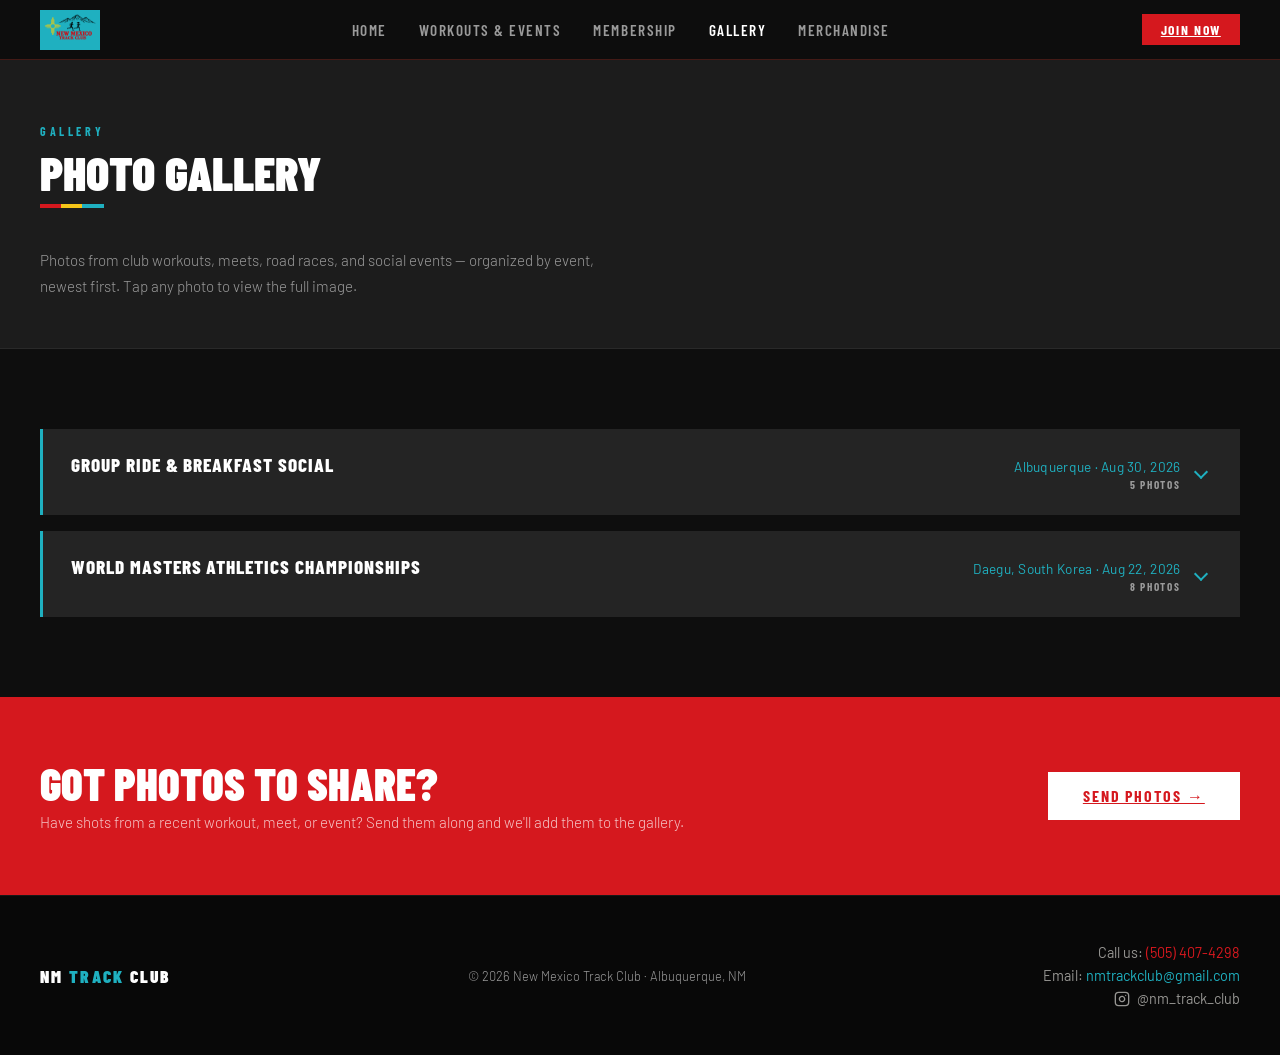
==== gallery.html @ 87ea0a18 "Initial commit: NMTC website files" ====
<!DOCTYPE html>
<html lang="en">
<head>
<meta charset="UTF-8">
<meta name="viewport" content="width=device-width, initial-scale=1.0">
<title>Gallery — New Mexico Track Club</title>
<meta name="description" content="Photos from New Mexico Track Club workouts, meets, road races, and social events. Gallery coming soon — send us photos to include.">
<link rel="canonical" href="https://www.nmtrackclub.com/gallery.html">
<meta name="theme-color" content="#0E0E0E">

<link rel="icon" type="image/svg+xml" href="data:image/svg+xml,%3Csvg xmlns='http://www.w3.org/2000/svg' viewBox='0 0 64 64'%3E%3Crect width='64' height='64' fill='%23D5181E'/%3E%3Ctext x='50%25' y='56%25' text-anchor='middle' font-family='Arial Black,sans-serif' font-size='32' font-weight='900' fill='%23FBE802'%3ENM%3C/text%3E%3C/svg%3E">

<meta property="og:type" content="website">
<meta property="og:title" content="Gallery — New Mexico Track Club">
<meta property="og:description" content="Photos from NMTC workouts, meets, and events.">
<meta property="og:url" content="https://www.nmtrackclub.com/gallery.html">
<meta property="og:site_name" content="New Mexico Track Club">
<meta property="og:image" content="https://www.nmtrackclub.com/nmtc-banner.png">
<meta property="og:image:width" content="1200">
<meta property="og:image:height" content="800">
<meta property="og:image:alt" content="New Mexico Track Club banner with Zia sun and runner">
<meta name="twitter:card" content="summary_large_image">
<meta name="twitter:title" content="Gallery — New Mexico Track Club">
<meta name="twitter:description" content="Photos from NMTC workouts, meets, and events.">
<meta name="twitter:image" content="https://www.nmtrackclub.com/nmtc-banner.png">

<script type="application/ld+json">
{
  "@context": "https://schema.org",
  "@type": "SportsClub",
  "name": "New Mexico Track Club",
  "description": "Track, field, and running for adults of every fitness level in Albuquerque, New Mexico.",
  "url": "https://www.nmtrackclub.com/",
  "logo": "https://www.nmtrackclub.com/nmtc-banner.png",
  "image": "https://www.nmtrackclub.com/nmtc-banner.png",
  "telephone": "+1-505-407-4298",
  "email": "nmtrackclub@gmail.com",
  "address": {
    "@type": "PostalAddress",
    "addressLocality": "Albuquerque",
    "addressRegion": "NM",
    "addressCountry": "US"
  },
  "sport": ["Track and Field", "Running"]
}
</script>

<link rel="preconnect" href="https://fonts.googleapis.com">
<link rel="preconnect" href="https://fonts.gstatic.com" crossorigin>
<link href="https://fonts.googleapis.com/css2?family=Barlow+Condensed:wght@400;600;700;800;900&family=Barlow:wght@300;400;500;600&display=swap" rel="stylesheet">
<link rel="stylesheet" href="style.css">
</head>
<body>

<a class="skip-link" href="#main">Skip to content</a>

<nav aria-label="Primary">
  <a class="nav-logo" href="/" aria-label="New Mexico Track Club — Home">
    <img src="nmtc-banner.svg" alt="" width="1200" height="800">
  </a>
  <ul class="nav-links" id="nav-menu">
    <li><a href="/" id="nav-home">Home</a></li>
    <li><a href="workouts.html" id="nav-workouts">Workouts &amp; Events</a></li>
    <li><a href="membership.html" id="nav-membership">Membership</a></li>
    <li><a href="gallery.html" id="nav-gallery">Gallery</a></li>
    <li><a href="merchandise.html" id="nav-merchandise">Merchandise</a></li>
    <li class="mobile-cta-item"><a href="membership.html#contact" class="mobile-cta">Join Now</a></li>
  </ul>
  <a class="nav-cta" href="membership.html#contact">Join Now</a>
  <button class="nav-toggle" type="button" aria-label="Toggle menu" aria-controls="nav-menu" aria-expanded="false">
    <span></span><span></span><span></span>
  </button>
</nav>

<main id="main">

  <div class="membership-hero">
    <p class="section-label">Gallery</p>
    <h1 class="section-title">Photo Gallery</h1>
    <p style="font-size:0.95rem; font-weight:300; color:var(--muted); max-width:560px; line-height:1.7;">Photos from club workouts, meets, road races, and social events — organized by event, newest first. Tap any photo to view the full image.</p>
  </div>

  <section class="gallery-section" id="gallery-section">
    <div class="gallery-events" id="gallery-events">
      <p class="gallery-empty">Loading photos…</p>
    </div>
  </section>

  <div class="cta-band">
    <div>
      <h2>Got Photos to Share?</h2>
      <p>Have shots from a recent workout, meet, or event? Send them along and we'll add them to the gallery.</p>
    </div>
    <a class="btn-white" href="membership.html#contact">Send Photos →</a>
  </div>

</main>

<footer>
  <div class="footer-logo">NM <span>Track</span> Club</div>
  <div class="footer-copy">&copy; 2026 New Mexico Track Club &middot; Albuquerque, NM</div>
  <div class="footer-contact">
    <div class="footer-phone">Call us: <a href="tel:5054074298">(505) 407-4298</a></div>
    <div class="footer-email">Email: <a href="mailto:nmtrackclub@gmail.com">nmtrackclub@gmail.com</a></div>
    <a class="footer-social" href="https://www.instagram.com/nm_track_club/" target="_blank" rel="noopener" aria-label="Follow New Mexico Track Club on Instagram">
      <svg width="16" height="16" viewBox="0 0 24 24" fill="none" stroke="currentColor" stroke-width="2" stroke-linecap="round" stroke-linejoin="round" aria-hidden="true">
        <rect x="2" y="2" width="20" height="20" rx="5" ry="5"></rect>
        <path d="M16 11.37A4 4 0 1 1 12.63 8 4 4 0 0 1 16 11.37z"></path>
        <line x1="17.5" y1="6.5" x2="17.51" y2="6.5"></line>
      </svg>
      <span>@nm_track_club</span>
    </a>
  </div>
</footer>

<script src="main.js" defer></script>
</body>
</html>
---- style.css ----
/* ═══════════════════════════════════════════════════════════════════════
   New Mexico Track Club — site styles.
   Shared across index.html, workouts.html, and membership.html.
   ═══════════════════════════════════════════════════════════════════════ */

  html { scroll-behavior: smooth; }

  *, *::before, *::after { box-sizing: border-box; margin: 0; padding: 0; }

  :root {
    /* Brand palette pulled from the NMTC banner: Zia red, sun yellow, turquoise. */
    --red: #D5181E;
    --red-dark: #A8121A;
    --yellow: #F5C518;          /* tempered for dark backgrounds */
    --yellow-bright: #FBE802;   /* matches banner exactly — use on red */
    --turquoise: #1FB0C0;
    --turquoise-dark: #167F8A;
    --gold: var(--yellow);      /* legacy alias — anything still referencing --gold */

    --dark: #0E0E0E;
    --mid: #1C1C1C;
    --surface: #242424;
    --muted: #9A9A9A;
    --light: #F5F3EE;
    --white: #FFFFFF;
    --ff-head: 'Barlow Condensed', sans-serif;
    --ff-body: 'Barlow', sans-serif;
  }

  body { background: var(--dark); color: var(--light); font-family: var(--ff-body); }

  /* NAV */
  nav {
    position: sticky; top: 0; z-index: 100;
    display: flex; align-items: center; justify-content: space-between;
    padding: 0 2.5rem; height: 60px;
    background: rgba(14,14,14,0.97); backdrop-filter: blur(8px);
    border-bottom: 1px solid rgba(192,57,43,0.3);
  }
  .nav-logo {
    display: flex; align-items: center; gap: 0.5rem;
    text-decoration: none; color: var(--white);
    font-family: var(--ff-head); font-size: 1.05rem; font-weight: 900;
    letter-spacing: 0.12em; text-transform: uppercase;
  }
  .nav-logo img {
    /* Pin both dimensions explicitly. iOS Safari mis-computes width
       when only height is set on an SVG that lacks intrinsic sizing. */
    height: 40px; width: 60px; display: block;
  }
  .nav-logo span { color: var(--turquoise); }
  .nav-links { display: flex; gap: 2rem; list-style: none; }
  .nav-links a {
    font-family: var(--ff-head); font-size: 0.95rem; font-weight: 600;
    letter-spacing: 0.1em; text-transform: uppercase;
    color: var(--muted); text-decoration: none; transition: color 0.2s;
  }
  .nav-links a:hover, .nav-links a.active { color: var(--white); }
  .nav-cta {
    font-family: var(--ff-head); font-size: 0.85rem; font-weight: 700;
    letter-spacing: 0.12em; text-transform: uppercase;
    background: var(--red); color: var(--white);
    border: none; padding: 0.45rem 1.2rem; cursor: pointer;
    transition: background 0.2s;
  }
  .nav-cta:hover { background: var(--red-dark); }
  .mobile-cta-item { display: none; }

  /* PAGE SWITCHER */
  /* .page/.page.active were the JS page-switcher classes when the site
     was a single-file, three-in-one page. Now each page is its own HTML
     file, so those rules are gone. */

  /* HERO */
  .hero {
    position: relative; min-height: 88vh;
    display: flex; flex-direction: column;
    justify-content: center; align-items: center;
    text-align: center;
    padding: 5rem 2.5rem 4rem;
    overflow: hidden;
  }
  .hero-bg {
    position: absolute; inset: 0;
    background: linear-gradient(135deg, #0E0E0E 0%, #1a0a08 60%, #0E0E0E 100%);
  }
  .hero-stripe {
    position: absolute; top: 0; right: 0; width: 42%; height: 100%;
    background: var(--turquoise); opacity: 0.05;
    clip-path: polygon(20% 0, 100% 0, 100% 100%, 0% 100%);
  }
  .hero-track-lines {
    position: absolute; bottom: 0; left: 0; right: 0; height: 6px;
    background: repeating-linear-gradient(
      90deg,
      var(--red) 0, var(--red) 60px,
      transparent 60px, transparent 80px,
      var(--yellow) 80px, var(--yellow) 100px,
      transparent 100px, transparent 120px,
      var(--turquoise) 120px, var(--turquoise) 140px,
      transparent 140px, transparent 160px
    );
    opacity: 0.55;
  }
  /* Hero banner image — replaces big text headline */
  .hero-banner-wrap {
    margin: 0 auto 1.5rem;
    max-width: 540px;
    box-shadow: 0 20px 60px rgba(0,0,0,0.5), 0 0 0 1px rgba(245,197,24,0.15);
  }
  .hero-banner-wrap img {
    display: block; width: 100%; height: auto;
  }

  /* Screen-reader-only utility */
  .visually-hidden {
    position: absolute !important;
    width: 1px; height: 1px; overflow: hidden;
    clip: rect(0 0 0 0); clip-path: inset(50%);
    white-space: nowrap; border: 0; padding: 0; margin: -1px;
  }
  .hero-content {
    position: relative; max-width: 700px;
    margin: 0 auto;
  }
  .hero-eyebrow {
    font-family: var(--ff-head); font-size: 0.85rem; font-weight: 600;
    letter-spacing: 0.25em; text-transform: uppercase; color: var(--yellow);
    margin-bottom: 1rem;
  }
  .hero-title {
    font-family: var(--ff-head); font-weight: 900; line-height: 0.92;
    text-transform: uppercase; color: var(--white);
    font-size: clamp(3.5rem, 9vw, 7rem);
    margin-bottom: 1.5rem;
  }
  .hero-title em { color: var(--red); font-style: normal; display: block; }
  .hero-sub {
    font-family: var(--ff-body); font-weight: 300; font-size: 1.05rem;
    color: rgba(245,243,238,0.7); line-height: 1.7; max-width: 500px;
    margin: 0 auto 2.5rem;
  }
  .hero-actions { display: flex; gap: 1rem; align-items: center; justify-content: center; }
  .btn-primary {
    font-family: var(--ff-head); font-size: 1rem; font-weight: 700;
    letter-spacing: 0.12em; text-transform: uppercase;
    background: var(--red); color: var(--white);
    border: none; padding: 0.8rem 2rem; cursor: pointer; transition: background 0.2s;
  }
  .btn-primary:hover { background: var(--red-dark); }
  .btn-secondary {
    font-family: var(--ff-head); font-size: 1rem; font-weight: 600;
    letter-spacing: 0.1em; text-transform: uppercase;
    background: transparent; color: var(--light);
    border: 1px solid rgba(245,243,238,0.3); padding: 0.8rem 2rem;
    cursor: pointer; transition: border-color 0.2s, color 0.2s;
  }
  .btn-secondary:hover { border-color: var(--light); }
  .hero-stats {
    position: relative;
    display: flex; flex-direction: row;
    justify-content: center; align-items: flex-end;
    gap: 3.5rem;
    margin-top: 3rem;
  }
  .stat { text-align: center; }
  .stat-num {
    font-family: var(--ff-head); font-size: 2.8rem; font-weight: 900;
    line-height: 1; color: var(--yellow);
  }
  .stat-per {
    font-family: var(--ff-head); font-size: 1.1rem; font-weight: 700;
    color: rgba(245,197,24,0.7); letter-spacing: 0.02em;
    margin-left: 0.15rem;
  }
  .stat-label {
    font-family: var(--ff-body); font-size: 0.75rem; font-weight: 400;
    letter-spacing: 0.15em; text-transform: uppercase; color: var(--muted);
  }

  /* SECTIONS */
  section { padding: 5rem 2.5rem; }
  .section-label {
    font-family: var(--ff-head); font-size: 0.75rem; font-weight: 700;
    letter-spacing: 0.3em; text-transform: uppercase; color: var(--turquoise);
    margin-bottom: 0.6rem;
  }
  .section-title {
    font-family: var(--ff-head); font-size: clamp(2rem, 4vw, 3rem);
    font-weight: 900; text-transform: uppercase; color: var(--white);
    line-height: 1; margin-bottom: 2.5rem;
    position: relative; padding-bottom: 0.8rem;
  }
  .section-title::after {
    content: ""; position: absolute; bottom: 0; left: 0;
    width: 64px; height: 4px;
    background: linear-gradient(90deg, var(--red) 0 33%, var(--yellow) 33% 66%, var(--turquoise) 66% 100%);
  }

  /* ABOUT */
  .about-strip {
    background: var(--mid);
    border-top: 1px solid rgba(255,255,255,0.06);
    border-bottom: 1px solid rgba(255,255,255,0.06);
  }
  .about-inner { max-width: 860px; }
  .about-body {
    font-size: 1.05rem; font-weight: 300; color: rgba(245,243,238,0.75);
    line-height: 1.8; margin-bottom: 1.5rem;
  }
  .about-body strong { color: var(--white); font-weight: 500; }
  .director-sig {
    font-family: var(--ff-head); font-size: 0.85rem; font-weight: 600;
    letter-spacing: 0.15em; text-transform: uppercase; color: var(--turquoise);
  }

  /* PHOTO BAND (Option A) */
  .photo-band {
    display: grid; grid-template-columns: 1fr 1fr;
    gap: 4px;                          /* slim gap acts as a divider */
    padding: 0;
    background: var(--yellow);          /* shows through the gap */
  }
  .band-photo {
    margin: 0; position: relative;
    aspect-ratio: 16 / 10;              /* uniform height for both photos */
    overflow: hidden;
  }
  .band-photo img {
    width: 100%; height: 100%;
    object-fit: cover; display: block;
  }

  .action-grid-inner {
    display: grid;
    grid-template-columns: 1fr 1fr 1fr;
    grid-template-rows: 1fr 1fr;
    width: 100%; height: 100%;
    gap: 3px;
    background: var(--yellow);
  }
  .action-cell {
    overflow: hidden;
    position: relative;
  }
  .action-cell img {
    width: 100%; height: 100%;
    object-fit: cover; object-position: center center;
    display: block;
  }
  .band-caption {
    position: absolute; left: 0; right: 0; bottom: 0;
    background: linear-gradient(to top, rgba(14,14,14,0.85), transparent);
    color: var(--white); padding: 1.5rem 1.25rem 1rem;
    font-family: var(--ff-head); font-size: 0.8rem; font-weight: 600;
    letter-spacing: 0.2em; text-transform: uppercase;
  }
  @media (max-width: 700px) {
    .photo-band { grid-template-columns: 1fr; }
  }

  /* PILLARS */
  .pillars { background: var(--dark); }
  .pillars-grid { display: grid; grid-template-columns: repeat(3, 1fr); gap: 1px; background: rgba(255,255,255,0.08); }
  .pillar {
    background: var(--dark); padding: 2.5rem 2rem;
    border-top: 3px solid var(--yellow);
    transition: background 0.25s;
  }
  .pillar:nth-child(2) { border-top-color: var(--turquoise); }
  .pillar:nth-child(3) { border-top-color: var(--red); }
  .pillar:hover { background: var(--mid); }
  .pillar-icon { font-size: 2rem; margin-bottom: 1rem; display: block; }
  .pillar-title {
    font-family: var(--ff-head); font-size: 1.3rem; font-weight: 700;
    text-transform: uppercase; letter-spacing: 0.08em; color: var(--white);
    margin-bottom: 0.6rem;
  }
  .pillar-text { font-size: 0.9rem; font-weight: 300; color: var(--muted); line-height: 1.7; }

  /* CTA BAND */
  .cta-band {
    background: var(--red); padding: 4rem 2.5rem;
    display: flex; align-items: center; justify-content: space-between; gap: 2rem;
  }
  .cta-band h2 {
    font-family: var(--ff-head); font-size: clamp(1.8rem, 3.5vw, 2.8rem);
    font-weight: 900; text-transform: uppercase; color: var(--white); line-height: 1;
  }
  .cta-band p { font-size: 0.95rem; font-weight: 300; color: rgba(255,255,255,0.75); margin-top: 0.4rem; }
  .btn-white {
    font-family: var(--ff-head); font-size: 1rem; font-weight: 700;
    letter-spacing: 0.12em; text-transform: uppercase;
    background: var(--white); color: var(--red);
    border: none; padding: 0.9rem 2.2rem; cursor: pointer;
    transition: opacity 0.2s; white-space: nowrap; flex-shrink: 0;
  }
  .btn-white:hover { opacity: 0.9; }

  /* WORKOUTS */
  .workouts-hero {
    background: var(--mid); padding: 4rem 2.5rem 3rem;
    border-bottom: 1px solid rgba(255,255,255,0.06);
  }
  .schedule-grid { display: grid; grid-template-columns: repeat(2, 1fr); gap: 1.5rem; }
  .schedule-card {
    background: var(--surface); padding: 2rem;
    border-left: 3px solid var(--turquoise);
  }
  .schedule-day {
    font-family: var(--ff-head); font-size: 1.1rem; font-weight: 700;
    letter-spacing: 0.15em; text-transform: uppercase; color: var(--turquoise);
    margin-bottom: 0.4rem;
  }
  .schedule-time {
    font-family: var(--ff-head); font-size: 2rem; font-weight: 900;
    color: var(--white); margin-bottom: 0.8rem;
  }
  .schedule-desc { font-size: 0.9rem; font-weight: 300; color: var(--muted); line-height: 1.7; }
  .member-note {
    background: rgba(192,57,43,0.1); border: 1px solid rgba(192,57,43,0.3);
    padding: 1.5rem 2rem; margin-top: 2.5rem;
    display: flex; gap: 1rem; align-items: flex-start;
  }
  .member-note p { font-size: 0.9rem; font-weight: 300; color: rgba(245,243,238,0.75); line-height: 1.7; }
  .member-note strong { color: var(--white); font-weight: 500; }

  /* MEMBERSHIP */
  .membership-hero {
    background: var(--mid); padding: 4rem 2.5rem 3rem;
    border-bottom: 1px solid rgba(255,255,255,0.06);
  }
  .membership-grid { display: grid; grid-template-columns: repeat(2, 1fr); gap: 2rem; }
  .plan-card {
    background: var(--surface); padding: 2.5rem;
    border: 1px solid rgba(255,255,255,0.07);
  }
  .plan-card.featured { border-color: var(--red); }
  .plan-badge {
    display: inline-block; font-family: var(--ff-head); font-size: 0.7rem;
    font-weight: 700; letter-spacing: 0.2em; text-transform: uppercase;
    background: var(--red); color: var(--white);
    padding: 0.2rem 0.7rem; margin-bottom: 1.2rem;
  }
  .plan-name {
    font-family: var(--ff-head); font-size: 1.5rem; font-weight: 900;
    text-transform: uppercase; color: var(--white); margin-bottom: 0.3rem;
  }
  .plan-price {
    font-family: var(--ff-head); font-size: 3.5rem; font-weight: 900;
    color: var(--white); line-height: 1; margin-bottom: 1.5rem;
  }
  .plan-price sup { font-size: 1.5rem; vertical-align: top; margin-top: 0.5rem; }
  .plan-period {
    font-family: var(--ff-head); font-size: 1.15rem; font-weight: 600;
    color: var(--muted); letter-spacing: 0.05em;
    margin-left: 0.35rem;
    vertical-align: middle;
  }
  .plan-features { list-style: none; margin-bottom: 2rem; }
  .plan-features li {
    font-size: 0.9rem; font-weight: 300; color: rgba(245,243,238,0.75);
    padding: 0.55rem 0; border-bottom: 1px solid rgba(255,255,255,0.06);
    display: flex; align-items: flex-start; gap: 0.6rem; line-height: 1.5;
  }
  .plan-features li::before { content: "—"; color: var(--red); flex-shrink: 0; }

  /* COACHES */
  .coaches-section { background: var(--mid); }
  .coaches-grid { display: grid; grid-template-columns: repeat(2, 1fr); gap: 1.5rem; }
  .coach-card {
    background: var(--dark); padding: 2rem;
    border: 1px solid rgba(255,255,255,0.06);
  }
  .coach-name {
    font-family: var(--ff-head); font-size: 1.3rem; font-weight: 900;
    text-transform: uppercase; color: var(--white); margin-bottom: 0.2rem;
  }
  .coach-title {
    font-family: var(--ff-head); font-size: 0.8rem; font-weight: 600;
    letter-spacing: 0.15em; text-transform: uppercase; color: var(--turquoise);
    margin-bottom: 0.8rem;
  }
  .coach-bio { font-size: 0.88rem; font-weight: 300; color: var(--muted); line-height: 1.7; }

  /* CONTACT */
  .contact-section { background: var(--dark); }
  .contact-grid { display: grid; grid-template-columns: 1fr 1fr; gap: 4rem; }
  .contact-item { margin-bottom: 2rem; }
  .contact-item-label {
    font-family: var(--ff-head); font-size: 0.75rem; font-weight: 700;
    letter-spacing: 0.25em; text-transform: uppercase; color: var(--muted);
    margin-bottom: 0.3rem;
  }
  .contact-item-value { font-size: 1.05rem; font-weight: 300; color: var(--white); }
  .form-field { margin-bottom: 1.2rem; }
  .form-field label {
    display: block; font-family: var(--ff-head); font-size: 0.75rem;
    font-weight: 700; letter-spacing: 0.2em; text-transform: uppercase;
    color: var(--muted); margin-bottom: 0.4rem;
  }
  .form-field input, .form-field textarea, .form-field select {
    width: 100%; background: var(--surface);
    border: 1px solid rgba(255,255,255,0.1); border-radius: 0;
    color: var(--white); font-family: var(--ff-body); font-size: 0.95rem;
    padding: 0.7rem 0.9rem; outline: none; transition: border-color 0.2s;
    font-weight: 300;
  }
  .form-field input:focus, .form-field textarea:focus, .form-field select:focus {
    border-color: var(--red);
  }
  .form-field textarea { resize: vertical; min-height: 120px; }
  .form-field select option { background: var(--surface); }

  /* FOUNDING */
  .founding { background: var(--surface); padding: 3rem 2.5rem; }
  .founding-title {
    font-family: var(--ff-head); font-size: 0.75rem; font-weight: 700;
    letter-spacing: 0.3em; text-transform: uppercase; color: var(--muted);
    margin-bottom: 1rem;
  }
  .founding-names {
    display: flex; flex-wrap: wrap; gap: 0.5rem 1.5rem;
    font-family: var(--ff-head); font-size: 1rem; font-weight: 600;
    text-transform: uppercase; letter-spacing: 0.05em; color: rgba(245,243,238,0.5);
  }
  .in-memory {
    font-family: var(--ff-body); font-size: 0.82rem; font-weight: 300;
    color: var(--muted); margin-top: 0.8rem; font-style: italic;
  }

  /* FOOTER */
  footer {
    background: #080808; padding: 3rem 2.5rem;
    border-top: 1px solid rgba(255,255,255,0.06);
    display: flex; align-items: center; justify-content: space-between;
    flex-wrap: wrap; gap: 1rem;
  }
  .footer-logo {
    font-family: var(--ff-head); font-size: 1.1rem; font-weight: 900;
    letter-spacing: 0.12em; text-transform: uppercase; color: var(--white);
  }
  .footer-logo span { color: var(--turquoise); }
  .footer-copy { font-size: 0.8rem; font-weight: 300; color: var(--muted); }
  .footer-phone { font-size: 0.9rem; font-weight: 400; color: rgba(245,243,238,0.6); }
  .footer-phone a { color: var(--red); text-decoration: none; }
  .footer-email { font-size: 0.9rem; font-weight: 400; color: rgba(245,243,238,0.6); }
  .footer-email a { color: var(--turquoise); text-decoration: none; transition: color 0.2s; }
  .footer-email a:hover { color: var(--white); }
  /* Group phone + social vertically so the outer footer stays 3 slots. */
  .footer-contact {
    display: flex; flex-direction: column; align-items: flex-end;
    gap: 0.4rem;
  }
  .footer-social {
    display: inline-flex; align-items: center; gap: 0.45rem;
    font-family: var(--ff-body); font-size: 0.9rem; font-weight: 400;
    color: rgba(245,243,238,0.6);
    text-decoration: none;
    transition: color 0.2s;
  }
  .footer-social:hover { color: var(--turquoise); }
  .footer-social svg { flex-shrink: 0; }

  /* Instagram link within the Contact Information column. */
  .contact-social {
    display: inline-flex; align-items: center; gap: 0.5rem;
    color: var(--white); text-decoration: none;
    border-bottom: 1px dotted rgba(245,243,238,0.3);
    padding-bottom: 2px;
    transition: color 0.2s, border-color 0.2s;
  }
  .contact-social:hover { color: var(--turquoise); border-bottom-color: var(--turquoise); }

  /* Plain text links inside a contact-item-value (e.g. the flyer PDF). */
  .contact-link {
    color: rgba(245,243,238,0.85); text-decoration: none;
    border-bottom: 1px dotted rgba(245,243,238,0.4);
    padding-bottom: 1px;
    transition: color 0.2s, border-color 0.2s;
  }
  .contact-link:hover { color: var(--turquoise); border-bottom-color: var(--turquoise); }

  /* ─── ACCESSIBILITY ─── */
  .skip-link {
    position: absolute; top: -40px; left: 0; z-index: 200;
    background: var(--red); color: var(--white);
    padding: 0.6rem 1rem; text-decoration: none;
    font-family: var(--ff-head); font-size: 0.85rem;
    font-weight: 700; letter-spacing: 0.1em; text-transform: uppercase;
    transition: top 0.2s;
  }
  .skip-link:focus { top: 0; }

  /* Visible focus for keyboard users */
  a:focus-visible, button:focus-visible,
  input:focus-visible, textarea:focus-visible, select:focus-visible {
    outline: 2px solid var(--gold);
    outline-offset: 2px;
  }
  /* Form controls already have a red border on :focus — keep that, layer outline for keyboard nav */

  /* ─── HAMBURGER (hidden on desktop) ─── */
  .nav-toggle {
    display: none;
    background: transparent; border: none; cursor: pointer;
    padding: 0.4rem; margin-left: auto;
  }
  .nav-toggle span {
    display: block; width: 26px; height: 2px;
    background: var(--white); margin: 5px 0;
    transition: transform 0.25s, opacity 0.25s;
  }
  .nav-open .nav-toggle span:nth-child(1) { transform: translateY(7px) rotate(45deg); }
  .nav-open .nav-toggle span:nth-child(2) { opacity: 0; }
  .nav-open .nav-toggle span:nth-child(3) { transform: translateY(-7px) rotate(-45deg); }

  /* ─── RESPONSIVE ─── */
  @media (max-width: 900px) {
    nav { padding: 0 1.25rem; }
    .nav-logo img { height: 36px; width: 54px; }
    .nav-toggle { display: block; order: 3; }
    .nav-cta { display: none; }
    .nav-links {
      position: fixed; top: 60px; left: 0; right: 0;
      flex-direction: column; gap: 0;
      background: rgba(14,14,14,0.98); backdrop-filter: blur(10px);
      border-bottom: 1px solid rgba(192,57,43,0.3);
      padding: 1rem 1.5rem 1.5rem;
      /* Push fully off-screen: own height + the 60px top offset + 20px buffer.
         translateY(-110%) wasn't enough when the menu was short — its bottom
         edge stayed inside the nav area and the red Join Now button leaked. */
      transform: translateY(calc(-100% - 80px));
      transition: transform 0.25s ease;
      /* Layer above the nav while open so menu sits cleanly on top */
      z-index: 99;
    }
    .nav-open .nav-links { transform: translateY(0); }
    .nav-links li { width: 100%; border-bottom: 1px solid rgba(255,255,255,0.06); }
    .nav-links li:last-child { border-bottom: none; }
    .nav-links a {
      display: block; padding: 1rem 0; font-size: 1rem;
    }
    .mobile-cta-item { display: list-item; }
    .nav-links .mobile-cta {
      display: inline-block; margin-top: 0.5rem;
      background: var(--red); color: var(--white);
      padding: 0.6rem 1.2rem;
    }

    section { padding: 3.5rem 1.5rem; }
    .hero { padding: 4rem 1.5rem 3rem; min-height: auto; }
    .hero-stats {
      gap: 2rem; margin-top: 2.5rem;
      flex-wrap: wrap;          /* allow wrapping on very narrow screens */
    }
    .stat-num { font-size: 2.2rem; }

    .pillars-grid { grid-template-columns: 1fr; }
    .schedule-grid { grid-template-columns: 1fr; gap: 1rem; }
    .membership-grid { grid-template-columns: 1fr; gap: 1.5rem; }
    .coaches-grid { grid-template-columns: 1fr; }
    .contact-grid { grid-template-columns: 1fr; gap: 2rem; }

    .workouts-hero, .membership-hero { padding: 3rem 1.5rem 2rem; }
    .cta-band {
      padding: 2.5rem 1.5rem;
      flex-direction: column; align-items: flex-start; gap: 1.25rem;
    }
    .btn-white { width: 100%; }

    footer {
      padding: 2rem 1.5rem;
      flex-direction: column; align-items: flex-start; gap: 0.75rem;
    }
    .footer-contact { align-items: flex-start; }
    .founding { padding: 2.5rem 1.5rem; }
  }

  @media (max-width: 600px) {
    .hero-eyebrow { font-size: 0.75rem; }
    .hero-actions { flex-direction: column; align-items: stretch; }
    .hero-actions .btn-primary, .hero-actions .btn-secondary { width: 100%; text-align: center; }
    .plan-card { padding: 1.75rem 1.25rem; }
    .plan-price { font-size: 2.8rem; }
    .form-status { font-size: 0.85rem; }
  }

  /* ─── FORM STATUS ─── */
  .form-status {
    margin-top: 1rem; padding: 0.75rem 1rem;
    font-family: var(--ff-body); font-size: 0.9rem; font-weight: 300;
    border-left: 3px solid var(--gold);
    background: rgba(212,160,23,0.08); color: var(--light);
    display: none;
  }
  .form-status.visible { display: block; }
  .form-status.error { border-color: var(--red); background: rgba(192,57,43,0.1); }
  .form-status.success { border-color: var(--turquoise); background: rgba(31,176,192,0.1); color: var(--white); }

  /* Required-field indicator */
  .form-field label .req { color: var(--red); margin-left: 0.2rem; }

  /* ─── UPCOMING EVENTS ─── */
  .events-section { background: var(--dark); }
  .events-grid {
    display: grid; grid-template-columns: 1fr; gap: 1rem;
  }
  .event-card {
    background: var(--surface);
    border-left: 3px solid var(--red);
    padding: 1.5rem 1.75rem;
    display: grid;
    grid-template-columns: 84px 1fr auto;
    gap: 1.5rem;
    align-items: center;
  }
  .event-date {
    display: flex; flex-direction: column; align-items: center;
    padding: 0.6rem 0.5rem;
    background: var(--dark);
    border: 1px solid rgba(255,255,255,0.06);
    min-width: 0;
  }
  .event-date-month {
    font-family: var(--ff-head); font-size: 0.75rem; font-weight: 700;
    letter-spacing: 0.2em; text-transform: uppercase; color: var(--turquoise);
    line-height: 1;
  }
  .event-date-day {
    font-family: var(--ff-head); font-size: 1.9rem; font-weight: 900;
    line-height: 1.1; color: var(--white);
  }
  .event-body { min-width: 0; }
  .event-name {
    font-family: var(--ff-head); font-size: 1.15rem; font-weight: 700;
    text-transform: uppercase; letter-spacing: 0.05em; color: var(--white);
    margin-bottom: 0.2rem; line-height: 1.2;
  }
  .event-meta {
    font-size: 0.82rem; font-weight: 400; color: var(--turquoise);
    letter-spacing: 0.03em; margin-bottom: 0.4rem;
  }
  .event-desc {
    font-size: 0.9rem; font-weight: 300; color: var(--muted);
    line-height: 1.55;
  }
  .event-link {
    font-family: var(--ff-head); font-size: 0.8rem; font-weight: 700;
    letter-spacing: 0.15em; text-transform: uppercase;
    color: var(--yellow); text-decoration: none;
    white-space: nowrap;
  }
  .event-link:hover { color: var(--white); }
  .events-empty {
    color: var(--muted); font-size: 0.95rem; font-weight: 300;
    line-height: 1.6; padding: 1.5rem 0;
  }

  /* Home-page teaser variant — more compact */
  .events-teaser-header {
    display: flex; justify-content: space-between; align-items: flex-end;
    gap: 1rem; flex-wrap: wrap;
    max-width: 860px; margin-bottom: 2rem;
  }
  .events-teaser-header .section-title { margin-bottom: 0; }
  .teaser-cta {
    font-family: var(--ff-head); font-size: 0.85rem; font-weight: 700;
    letter-spacing: 0.15em; text-transform: uppercase;
    color: var(--turquoise); text-decoration: none;
    padding-bottom: 4px; border-bottom: 1px solid var(--turquoise);
  }
  .teaser-cta:hover { color: var(--white); border-color: var(--white); }
  .events-teaser .event-card {
    padding: 1.2rem 1.4rem;
    grid-template-columns: 72px 1fr;
  }
  .events-teaser .event-link { display: none; }   /* teaser cards go to Workouts page for link */
  .events-teaser .event-desc { display: none; }   /* keep teaser tidy */

  @media (max-width: 700px) {
    .event-card {
      grid-template-columns: 72px 1fr;
      grid-template-rows: auto auto;
      row-gap: 0.75rem; column-gap: 1rem;
      padding: 1.25rem 1.25rem;
    }
    .event-link {
      grid-column: 1 / -1;
      justify-self: start;
      margin-top: 0.25rem;
    }
    .event-date-day { font-size: 1.6rem; }
  }

  /* ─── RECENT RESULTS (event-grouped, auto-layout) ─── */
  .results-section { background: var(--dark); }
  .results-grid {
    display: flex; flex-direction: column; gap: 1rem;
  }

  .event-result-card {
    background: var(--surface);
    border-left: 3px solid var(--yellow);
    padding: 1.5rem 1.75rem;
  }

  /* Native <details>/<summary> handles the collapse/expand.
     Marker is hidden and replaced with a chevron on the right. */
  .event-result-details > summary {
    list-style: none;   /* Firefox */
    cursor: pointer;
    user-select: none;
  }
  .event-result-details > summary::-webkit-details-marker { display: none; }
  .event-result-details > summary::marker { display: none; }

  .event-result-header {
    display: flex; align-items: center; gap: 1rem;
  }
  .event-result-header-text {
    flex: 1; min-width: 0;
    display: flex; justify-content: space-between; align-items: baseline;
    gap: 1rem; flex-wrap: wrap;
  }
  /* Divider between header and body — only visible when the card is open. */
  .event-result-details[open] > summary .event-result-header {
    padding-bottom: 0.85rem;
    margin-bottom: 1rem;
    border-bottom: 1px solid rgba(255,255,255,0.08);
  }

  /* Chevron: pointing down when collapsed, up when open. */
  .event-result-toggle {
    flex-shrink: 0;
    width: 10px; height: 10px;
    border-right: 2px solid var(--turquoise);
    border-bottom: 2px solid var(--turquoise);
    transform: rotate(45deg);
    transition: transform 0.2s ease;
    margin-right: 0.35rem;   /* visually center the diamond in its box */
  }
  .event-result-details[open] > summary .event-result-toggle {
    transform: rotate(-135deg);
    margin-top: 0.35rem;     /* compensate rotation so the arrow visually centers */
  }
  .event-result-details > summary:hover .event-result-toggle,
  .event-result-details > summary:focus-visible .event-result-toggle {
    border-color: var(--white);
  }

  .event-result-title {
    font-family: var(--ff-head); font-size: 1.2rem; font-weight: 800;
    text-transform: uppercase; letter-spacing: 0.05em;
    color: var(--white); line-height: 1.2;
  }
  .event-result-meta-block {
    display: flex; flex-direction: column;
    align-items: flex-end;
    gap: 0.2rem;
  }
  .event-result-meta {
    font-family: var(--ff-body); font-size: 0.85rem; font-weight: 400;
    color: var(--turquoise); letter-spacing: 0.02em;
  }
  .event-result-meta a {
    color: inherit; text-decoration: none;
    border-bottom: 1px dotted rgba(31,176,192,0.5);
  }
  .event-result-meta a:hover { color: var(--white); border-bottom-color: var(--white); }
  .event-result-counts {
    font-family: var(--ff-head);
    font-size: 0.7rem; font-weight: 700;
    letter-spacing: 0.15em; text-transform: uppercase;
    color: var(--muted);
  }

  .result-subgroup { margin-top: 1rem; }
  .result-subgroup:first-child { margin-top: 0; }
  .result-subgroup-name {
    font-family: var(--ff-head); font-size: 0.8rem; font-weight: 700;
    text-transform: uppercase; letter-spacing: 0.2em;
    color: var(--yellow);
    margin-bottom: 0.4rem;
  }

  /* Day block wraps day header + its discipline sub-groups (multi-day events only). */
  .result-day-block { margin-top: 1.4rem; }
  .result-day-block:first-child { margin-top: 0; }
  .result-day-header {
    display: flex; align-items: baseline; gap: 0.75rem;
    font-family: var(--ff-head); font-size: 0.95rem; font-weight: 800;
    letter-spacing: 0.2em; text-transform: uppercase;
    color: var(--turquoise);
    margin-bottom: 0.75rem;
  }
  /* Dashed rule extending from the label across the card width. */
  .result-day-header::after {
    content: ""; flex: 1;
    border-top: 1px dashed rgba(31,176,192,0.35);
    transform: translateY(-0.15em);
  }
  .result-row {
    display: grid;
    grid-template-columns: 1fr 130px 90px;
    align-items: baseline;
    gap: 0.25rem 1rem;
    padding: 0.4rem 0;
    border-top: 1px solid rgba(255,255,255,0.04);
  }
  .result-row:first-child { border-top: none; }
  .result-primary {
    font-family: var(--ff-body); font-size: 0.95rem; font-weight: 500;
    color: var(--white);
  }
  .result-place {
    font-family: var(--ff-head); font-size: 0.85rem; font-weight: 700;
    letter-spacing: 0.05em; text-transform: uppercase;
    color: var(--turquoise); text-align: right;
    white-space: nowrap;
  }
  .result-time {
    font-family: var(--ff-head); font-size: 1rem; font-weight: 900;
    color: var(--white); text-align: right;
    white-space: nowrap; letter-spacing: 0.01em;
  }
  .result-note {
    grid-column: 1 / -1;
    font-family: var(--ff-body); font-size: 0.8rem; font-weight: 300;
    font-style: italic; color: var(--muted);
    line-height: 1.4; padding-top: 0.15rem;
  }

  .results-empty {
    color: var(--muted); font-size: 0.95rem; font-weight: 300;
    line-height: 1.6; padding: 1.5rem 0;
  }

  @media (max-width: 700px) {
    .event-result-card { padding: 1.25rem 1.25rem; }
    .event-result-header-text { flex-direction: column; align-items: flex-start; gap: 0.35rem; }
    .event-result-meta-block { align-items: flex-start; }
    .result-row {
      grid-template-columns: 1fr auto auto;
      column-gap: 0.75rem;
    }
    .result-time { font-size: 0.95rem; }
  }

  /* ─── PHOTO GALLERY (event cards, collapsible, small thumbnails) ─── */
  .gallery-section { background: var(--dark); }
  .gallery-events {
    display: flex; flex-direction: column; gap: 1rem;
  }
  .gallery-event-card {
    background: var(--surface);
    border-left: 3px solid var(--turquoise);
    padding: 1.5rem 1.75rem;
  }

  /* Native <details>/<summary> — same collapsible pattern used by results. */
  .gallery-event-details > summary {
    list-style: none;
    cursor: pointer;
    user-select: none;
  }
  .gallery-event-details > summary::-webkit-details-marker { display: none; }
  .gallery-event-details > summary::marker { display: none; }

  .gallery-event-header {
    display: flex; align-items: center; gap: 1rem;
  }
  .gallery-event-header-text {
    flex: 1; min-width: 0;
    display: flex; justify-content: space-between; align-items: baseline;
    gap: 1rem; flex-wrap: wrap;
  }
  /* Divider between header and photo grid — only visible when open. */
  .gallery-event-details[open] > summary .gallery-event-header {
    padding-bottom: 0.85rem;
    margin-bottom: 1.25rem;
    border-bottom: 1px solid rgba(255,255,255,0.08);
  }
  .gallery-event-title {
    font-family: var(--ff-head); font-size: 1.2rem; font-weight: 800;
    text-transform: uppercase; letter-spacing: 0.05em;
    color: var(--white); line-height: 1.2;
  }
  .gallery-event-meta-block {
    display: flex; flex-direction: column;
    align-items: flex-end;
    gap: 0.2rem;
  }
  .gallery-event-meta {
    font-family: var(--ff-body); font-size: 0.85rem; font-weight: 400;
    color: var(--turquoise); letter-spacing: 0.02em;
  }
  .gallery-event-counts {
    font-family: var(--ff-head);
    font-size: 0.7rem; font-weight: 700;
    letter-spacing: 0.15em; text-transform: uppercase;
    color: var(--muted);
  }

  /* Chevron matches results toggle style. */
  .gallery-event-toggle {
    flex-shrink: 0;
    width: 10px; height: 10px;
    border-right: 2px solid var(--turquoise);
    border-bottom: 2px solid var(--turquoise);
    transform: rotate(45deg);
    transition: transform 0.2s ease;
    margin-right: 0.35rem;
  }
  .gallery-event-details[open] > summary .gallery-event-toggle {
    transform: rotate(-135deg);
    margin-top: 0.35rem;
  }
  .gallery-event-details > summary:hover .gallery-event-toggle,
  .gallery-event-details > summary:focus-visible .gallery-event-toggle {
    border-color: var(--white);
  }

  /* Smaller thumbnails — auto-fill grid means more per row on wider viewports,
     naturally reflowing to fewer on narrow. */
  .gallery-grid {
    display: grid;
    grid-template-columns: repeat(auto-fill, minmax(170px, 1fr));
    gap: 0.6rem;
  }
  .gallery-item {
    display: flex; flex-direction: column;
    background: var(--dark);
  }
  .gallery-thumb {
    display: block;
    aspect-ratio: 4 / 3;
    overflow: hidden;
    background: var(--dark);
  }
  .gallery-thumb img {
    width: 100%; height: 100%;
    object-fit: cover; display: block;
    transition: transform 0.35s ease, opacity 0.2s;
  }
  .gallery-thumb:hover img,
  .gallery-thumb:focus-visible img { transform: scale(1.04); }
  .gallery-caption {
    font-family: var(--ff-body); font-size: 0.72rem; font-weight: 300;
    color: var(--muted); font-style: italic;
    padding: 0.4rem 0.15rem 0;
    line-height: 1.35;
  }
  .gallery-empty {
    color: var(--muted); font-size: 0.95rem; font-weight: 300;
    line-height: 1.6; padding: 1.5rem 0;
  }
  @media (max-width: 700px) {
    .gallery-event-card { padding: 1.25rem 1.25rem; }
    .gallery-event-header-text { flex-direction: column; align-items: flex-start; gap: 0.35rem; }
    .gallery-event-meta-block { align-items: flex-start; }
    .gallery-grid { grid-template-columns: repeat(auto-fill, minmax(140px, 1fr)); }
  }

  /* ─── GALLERY LIGHTBOX ─── */
  /* Fullscreen overlay that shows a single gallery photo. Created and
     managed by main.js. On mobile it solves the "new tab" problem: the
     visitor never leaves the gallery page. */
  .lightbox {
    position: fixed; inset: 0; z-index: 1000;
    display: flex; align-items: center; justify-content: center;
    background: rgba(0,0,0,0.92);
    padding: 2rem;
  }
  .lightbox[hidden] { display: none; }
  .lightbox-stage {
    max-width: 100%; max-height: 100%;
    display: flex; flex-direction: column; align-items: center;
    gap: 0.6rem;
  }
  .lightbox-img {
    max-width: 100%; max-height: 78vh;
    object-fit: contain;
    display: block;
    background: #000;
    box-shadow: 0 20px 60px rgba(0,0,0,0.6);
  }
  .lightbox-caption {
    color: var(--light); font-size: 0.9rem;
    text-align: center; max-width: 80vw;
    font-style: italic; line-height: 1.4;
  }
  .lightbox-counter {
    color: var(--muted); font-size: 0.7rem;
    letter-spacing: 0.2em; text-transform: uppercase;
    font-family: var(--ff-head); font-weight: 700;
  }
  .lightbox-close,
  .lightbox-prev,
  .lightbox-next {
    position: absolute;
    background: rgba(0,0,0,0.55);
    border: 1px solid rgba(255,255,255,0.2);
    color: var(--white);
    cursor: pointer;
    width: 44px; height: 44px;
    border-radius: 50%;
    display: flex; align-items: center; justify-content: center;
    font-size: 1.6rem; line-height: 1;
    transition: background 0.2s, border-color 0.2s, transform 0.15s;
    touch-action: manipulation;
    -webkit-tap-highlight-color: transparent;
  }
  .lightbox-close:hover, .lightbox-close:focus-visible,
  .lightbox-prev:hover,  .lightbox-prev:focus-visible,
  .lightbox-next:hover,  .lightbox-next:focus-visible {
    background: rgba(31,176,192,0.55);
    border-color: var(--turquoise);
    outline: none;
  }
  .lightbox-close { top: 1rem; right: 1rem; }
  .lightbox-prev  { left: 1rem;  top: 50%; transform: translateY(-50%); }
  .lightbox-next  { right: 1rem; top: 50%; transform: translateY(-50%); }
  .lightbox-prev:hover, .lightbox-prev:focus-visible { transform: translateY(-50%) scale(1.06); }
  .lightbox-next:hover, .lightbox-next:focus-visible { transform: translateY(-50%) scale(1.06); }
  .lightbox-prev[hidden], .lightbox-next[hidden] { display: none; }
  @media (max-width: 600px) {
    .lightbox { padding: 1rem; }
    .lightbox-prev, .lightbox-next {
      width: 40px; height: 40px; font-size: 1.35rem;
    }
    .lightbox-prev { left: 0.5rem; }
    .lightbox-next { right: 0.5rem; }
    .lightbox-close {
      top: 0.5rem; right: 0.5rem;
      width: 40px; height: 40px; font-size: 1.35rem;
    }
    .lightbox-img { max-height: 72vh; }
  }
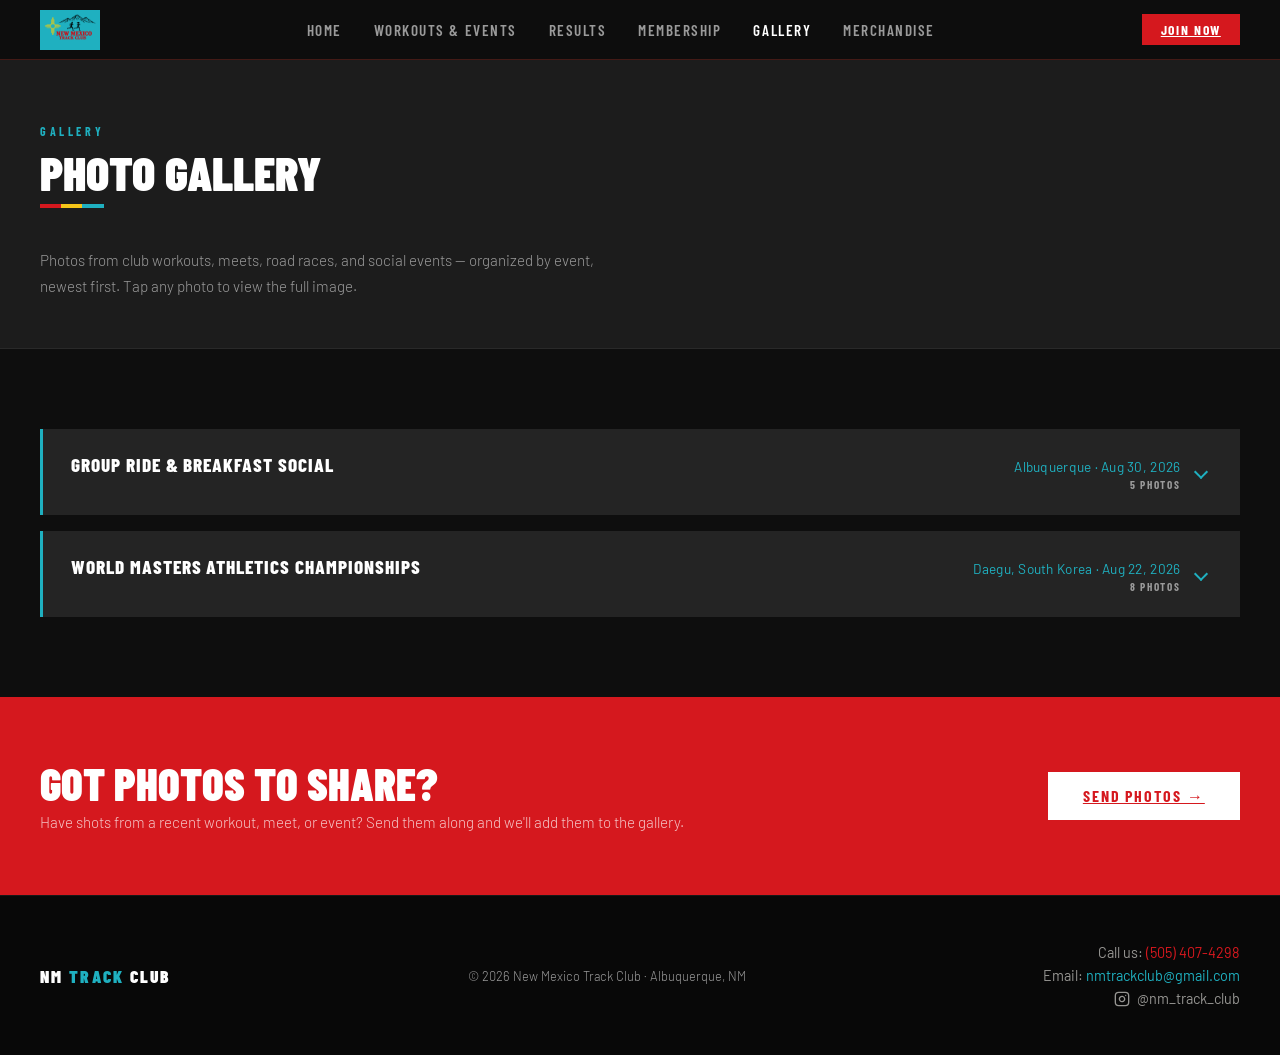
==== commit f72721df: "Moved event results to their own page." ====
--- a/gallery.html
+++ b/gallery.html
@@ -61,6 +61,7 @@
   <ul class="nav-links" id="nav-menu">
     <li><a href="/" id="nav-home">Home</a></li>
     <li><a href="workouts.html" id="nav-workouts">Workouts &amp; Events</a></li>
+    <li><a href="results.html" id="nav-results">Results</a></li>
     <li><a href="membership.html" id="nav-membership">Membership</a></li>
     <li><a href="gallery.html" id="nav-gallery">Gallery</a></li>
     <li><a href="merchandise.html" id="nav-merchandise">Merchandise</a></li>
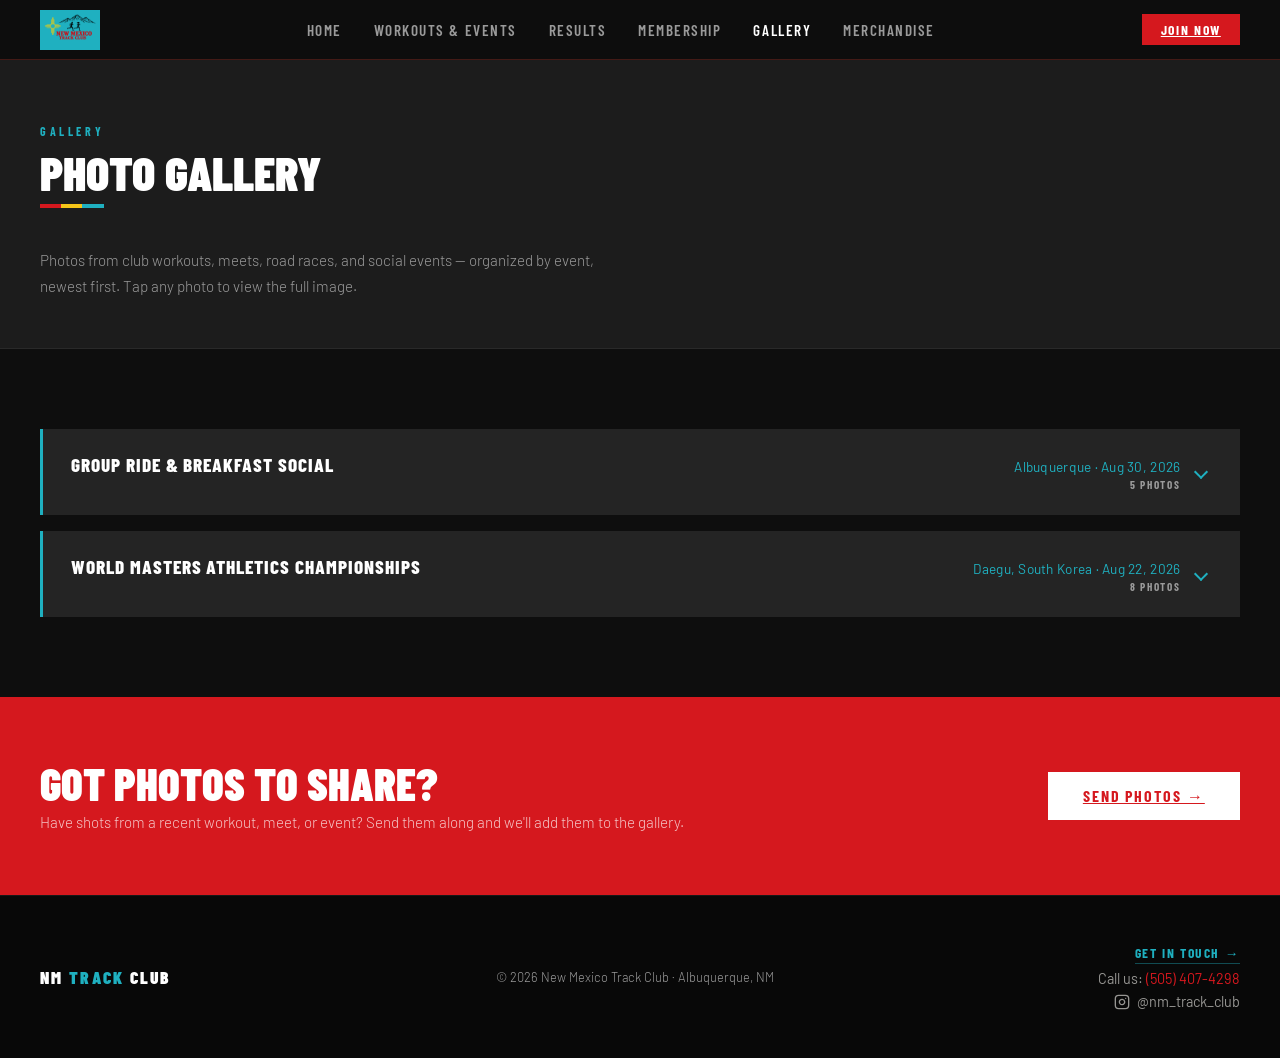
==== commit b416883d: "Removed email address to prevent spam, directed contact requests to the form." ====
--- a/gallery.html
+++ b/gallery.html
@@ -34,7 +34,6 @@
   "logo": "https://www.nmtrackclub.com/nmtc-banner.png",
   "image": "https://www.nmtrackclub.com/nmtc-banner.png",
   "telephone": "+1-505-407-4298",
-  "email": "nmtrackclub@gmail.com",
   "address": {
     "@type": "PostalAddress",
     "addressLocality": "Albuquerque",
@@ -101,8 +100,8 @@
   <div class="footer-logo">NM <span>Track</span> Club</div>
   <div class="footer-copy">&copy; 2026 New Mexico Track Club &middot; Albuquerque, NM</div>
   <div class="footer-contact">
+    <a class="footer-contact-cta" href="membership.html#contact">Get in touch →</a>
     <div class="footer-phone">Call us: <a href="tel:5054074298">(505) 407-4298</a></div>
-    <div class="footer-email">Email: <a href="mailto:nmtrackclub@gmail.com">nmtrackclub@gmail.com</a></div>
     <a class="footer-social" href="https://www.instagram.com/nm_track_club/" target="_blank" rel="noopener" aria-label="Follow New Mexico Track Club on Instagram">
       <svg width="16" height="16" viewBox="0 0 24 24" fill="none" stroke="currentColor" stroke-width="2" stroke-linecap="round" stroke-linejoin="round" aria-hidden="true">
         <rect x="2" y="2" width="20" height="20" rx="5" ry="5"></rect>
--- a/style.css
+++ b/style.css
@@ -447,6 +447,17 @@
   .footer-email { font-size: 0.9rem; font-weight: 400; color: rgba(245,243,238,0.6); }
   .footer-email a { color: var(--turquoise); text-decoration: none; transition: color 0.2s; }
   .footer-email a:hover { color: var(--white); }
+  /* "Get in touch" call to the contact form — small, all-caps, on pages
+     that aren't membership.html (where the form itself lives). */
+  .footer-contact-cta {
+    font-family: var(--ff-head); font-size: 0.85rem; font-weight: 700;
+    letter-spacing: 0.12em; text-transform: uppercase;
+    color: var(--turquoise); text-decoration: none;
+    padding-bottom: 2px;
+    border-bottom: 1px solid rgba(31,176,192,0.4);
+    transition: color 0.2s, border-color 0.2s;
+  }
+  .footer-contact-cta:hover { color: var(--white); border-bottom-color: var(--white); }
   /* Group phone + social vertically so the outer footer stays 3 slots. */
   .footer-contact {
     display: flex; flex-direction: column; align-items: flex-end;
@@ -699,6 +710,46 @@
     display: flex; flex-direction: column; gap: 1rem;
   }
 
+  /* Previous-year archives sit after the current-year cards. Native
+     <details> keeps them collapsed until tapped; event cards inside
+     reuse the same card styles as the current year. */
+  .results-year-details {
+    background: var(--surface);
+    border-left: 3px solid var(--turquoise);
+  }
+  .results-year-details > summary {
+    list-style: none;
+    cursor: pointer;
+    user-select: none;
+  }
+  .results-year-details > summary::-webkit-details-marker { display: none; }
+  .results-year-details > summary::marker { display: none; }
+  .results-year-header {
+    display: flex; align-items: center; gap: 1rem;
+    padding: 1.25rem 1.75rem;
+  }
+  .results-year-title {
+    flex: 1; min-width: 0;
+    font-family: var(--ff-head); font-size: 1.2rem; font-weight: 800;
+    text-transform: uppercase; letter-spacing: 0.05em;
+    color: var(--white); line-height: 1.2;
+  }
+  .results-year-details[open] > summary.results-year-header {
+    border-bottom: 1px solid rgba(255,255,255,0.08);
+  }
+  .results-year-details[open] > summary .event-result-toggle {
+    transform: rotate(-135deg);
+    margin-top: 0.35rem;
+  }
+  .results-year-details > summary:hover .event-result-toggle,
+  .results-year-details > summary:focus-visible .event-result-toggle {
+    border-color: var(--white);
+  }
+  .results-year-events {
+    display: flex; flex-direction: column; gap: 1rem;
+    padding: 1rem 1.75rem 1.5rem;
+  }
+
   .event-result-card {
     background: var(--surface);
     border-left: 3px solid var(--yellow);
@@ -837,6 +888,8 @@
   }
 
   @media (max-width: 700px) {
+    .results-year-header { padding: 1.1rem 1.25rem; }
+    .results-year-events { padding: 1rem 1.25rem 1.25rem; }
     .event-result-card { padding: 1.25rem 1.25rem; }
     .event-result-header-text { flex-direction: column; align-items: flex-start; gap: 0.35rem; }
     .event-result-meta-block { align-items: flex-start; }
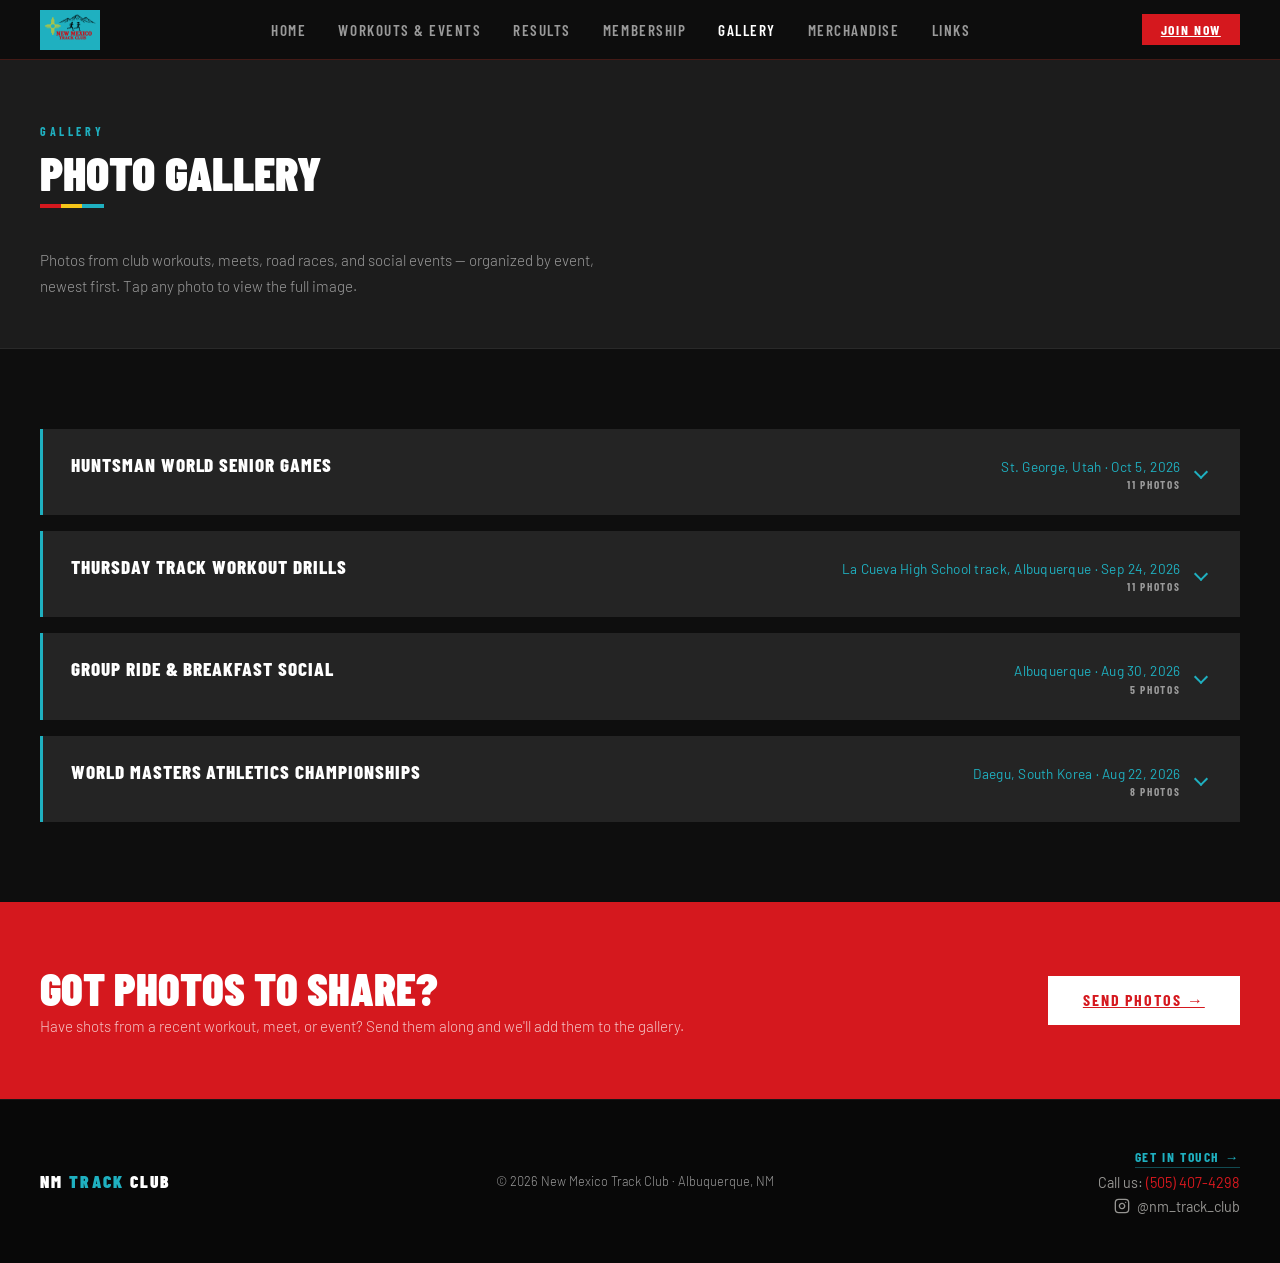
==== commit c110493e: "Add Links page with local clubs, races, and organizations Content is driven by links.csv (category, " ====
--- a/gallery.html
+++ b/gallery.html
@@ -64,6 +64,7 @@
     <li><a href="membership.html" id="nav-membership">Membership</a></li>
     <li><a href="gallery.html" id="nav-gallery">Gallery</a></li>
     <li><a href="merchandise.html" id="nav-merchandise">Merchandise</a></li>
+    <li><a href="links.html" id="nav-links">Links</a></li>
     <li class="mobile-cta-item"><a href="membership.html#contact" class="mobile-cta">Join Now</a></li>
   </ul>
   <a class="nav-cta" href="membership.html#contact">Join Now</a>
--- a/style.css
+++ b/style.css
@@ -317,6 +317,9 @@
     color: var(--white); margin-bottom: 0.8rem;
   }
   .schedule-desc { font-size: 0.9rem; font-weight: 300; color: var(--muted); line-height: 1.7; }
+  .schedule-meta { margin-top: 0.8rem; font-size: 0.9rem; font-weight: 300; color: var(--muted); line-height: 1.7; }
+  .schedule-meta div { margin-top: 0.2rem; }
+  .schedule-meta strong { color: var(--white); font-weight: 500; }
   .member-note {
     background: rgba(192,57,43,0.1); border: 1px solid rgba(192,57,43,0.3);
     padding: 1.5rem 2rem; margin-top: 2.5rem;
@@ -381,7 +384,30 @@
     letter-spacing: 0.15em; text-transform: uppercase; color: var(--turquoise);
     margin-bottom: 0.8rem;
   }
-  .coach-bio { font-size: 0.88rem; font-weight: 300; color: var(--muted); line-height: 1.7; }
+  .coach-bio { font-size: 0.88rem; font-weight: 300; color: rgba(245,243,238,0.8); line-height: 1.7; }
+  .coach-bio-list {
+    font-family: var(--ff-body);
+    font-size: 0.88rem;
+    font-weight: 300;
+    color: rgba(245,243,238,0.8);
+    line-height: 1.7;
+    list-style-type: disc;
+    list-style-position: outside;
+    /* padding-left gives the markers room after the global padding reset;
+       margin-left indents the whole list past the surrounding bio text. */
+    padding-left: 1.5em;
+    margin: 0.45rem 0 0.85rem 1.25em;
+  }
+  .coach-bio-list li {
+    display: list-item;
+    font-family: var(--ff-body);
+    font-size: 0.88rem;
+    font-weight: 300;
+    color: rgba(245,243,238,0.8);
+    line-height: 1.7;
+    margin: 0.15rem 0;
+  }
+  .coach-bio-list li::marker { color: inherit; }
 
   /* CONTACT */
   .contact-section { background: var(--dark); }
@@ -713,6 +739,7 @@
   /* Previous-year archives sit after the current-year cards. Native
      <details> keeps them collapsed until tapped; event cards inside
      reuse the same card styles as the current year. */
+  .results-year-archive { margin-top: 1.5rem; }
   .results-year-details {
     background: var(--surface);
     border-left: 3px solid var(--turquoise);
@@ -1090,3 +1117,46 @@
     }
     .lightbox-img { max-height: 72vh; }
   }
+
+  /* ─── LINKS ─── */
+  .links-section { background: var(--dark); padding-top: 1rem; }
+  .links-group + .links-group { margin-top: 3rem; }
+  .links-group-title {
+    font-family: var(--ff-head); font-size: 0.85rem; font-weight: 700;
+    letter-spacing: 0.2em; text-transform: uppercase; color: var(--turquoise);
+    margin-bottom: 1rem;
+  }
+  .links-grid {
+    display: grid; gap: 1rem;
+    grid-template-columns: repeat(auto-fill, minmax(300px, 1fr));
+  }
+  .link-card {
+    display: flex; flex-direction: column; gap: 0.35rem;
+    background: var(--surface);
+    border-left: 3px solid var(--red);
+    padding: 1.5rem 1.75rem;
+    text-decoration: none; color: inherit;
+    transition: border-color 0.2s, background 0.2s;
+  }
+  .link-card:hover, .link-card:focus-visible { border-color: var(--yellow); background: #2C2C2C; }
+  .link-name {
+    font-family: var(--ff-head); font-size: 1.15rem; font-weight: 700;
+    text-transform: uppercase; letter-spacing: 0.05em; color: var(--white);
+    line-height: 1.2;
+  }
+  .link-host {
+    font-size: 0.82rem; color: var(--yellow); letter-spacing: 0.03em;
+    overflow-wrap: anywhere;
+  }
+  .link-desc {
+    font-size: 0.9rem; font-weight: 300; color: var(--muted);
+    line-height: 1.55; margin-top: 0.2rem;
+  }
+  .links-empty {
+    color: var(--muted); font-size: 0.95rem; font-weight: 300;
+    line-height: 1.6; padding: 1.5rem 0;
+  }
+  @media (max-width: 700px) {
+    .links-grid { grid-template-columns: 1fr; }
+    .link-card { padding: 1.25rem; }
+  }
